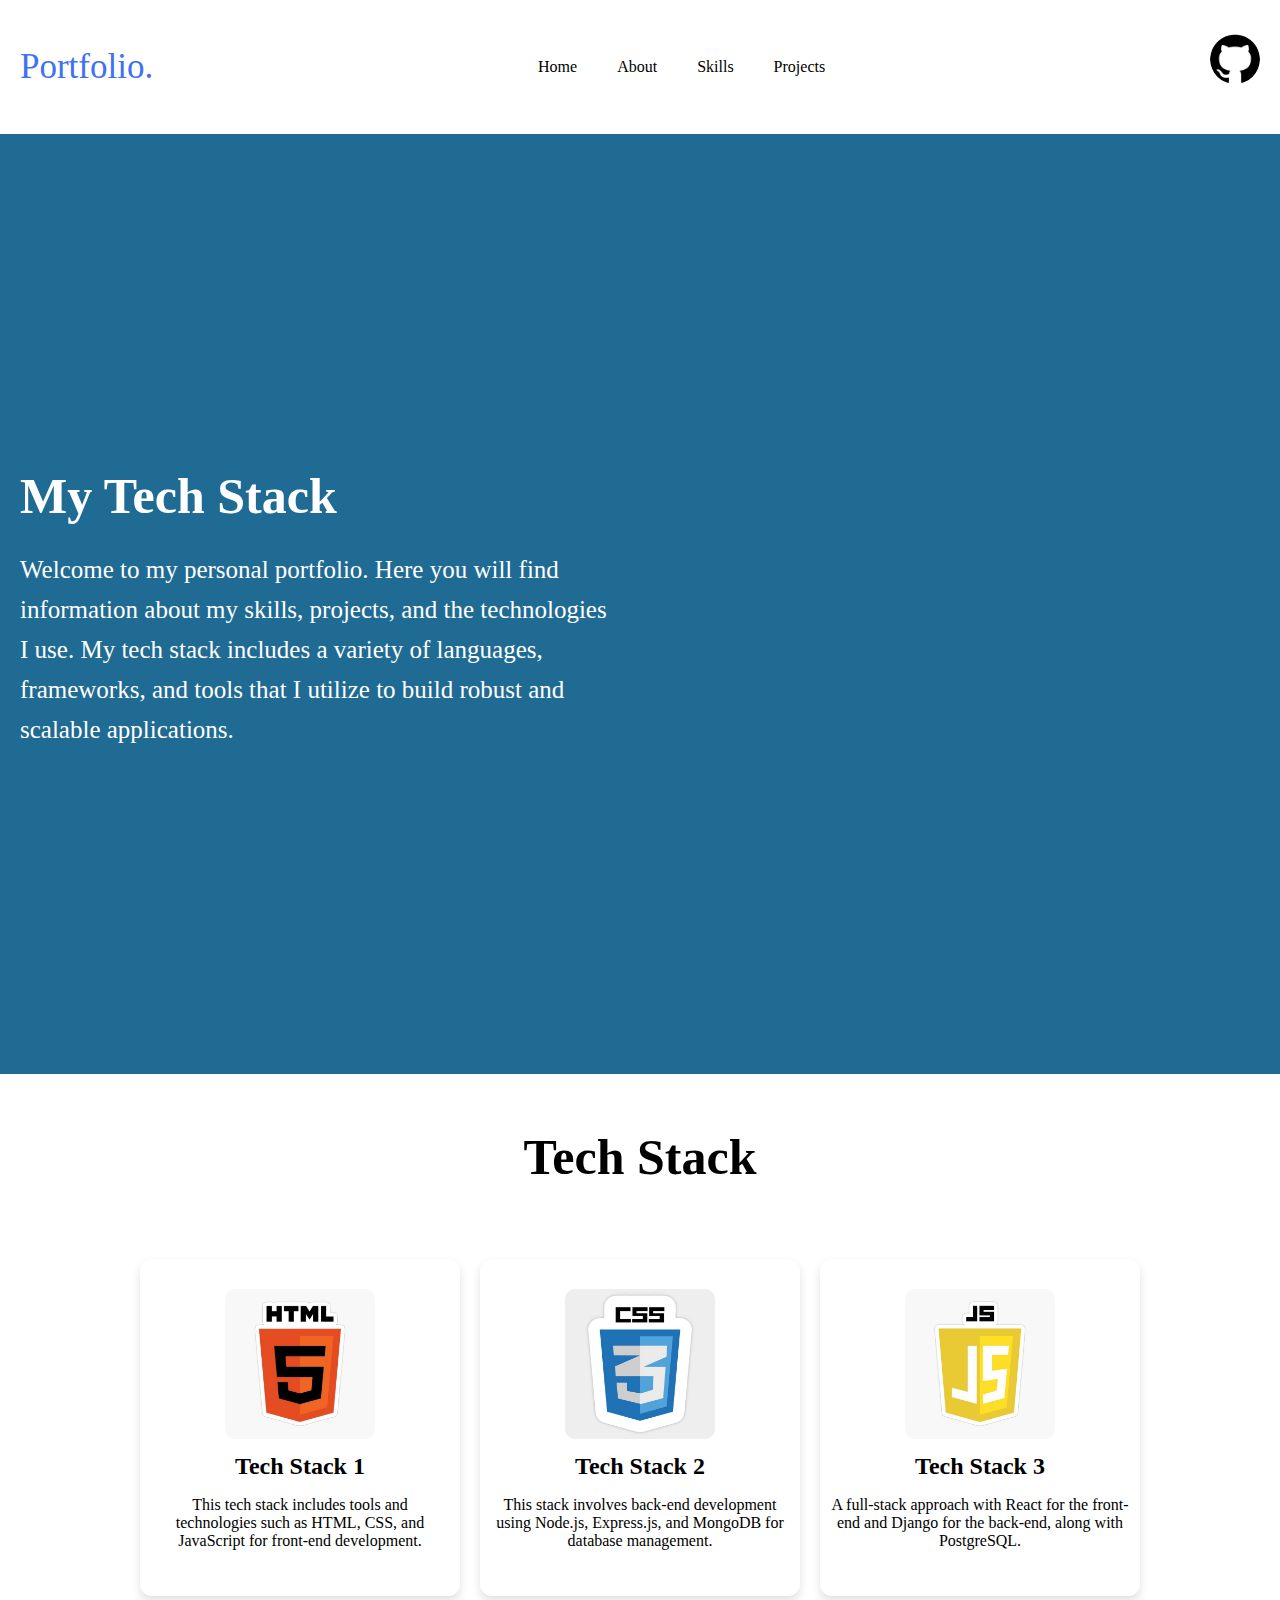
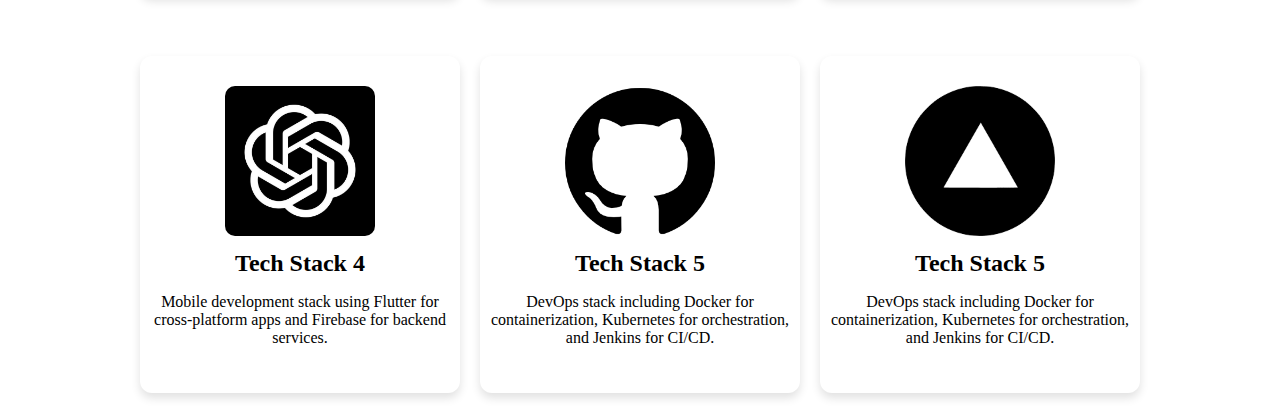
==== stack.html @ 5c0eb441 "my portfolio" ====
<!DOCTYPE html>
<html lang="en">
<head>
    <meta charset="UTF-8">
    <meta name="viewport" content="width=device-width, initial-scale=1.0">
    <link rel="stylesheet" href="./stack.css">
    <title>my tech stack</title>
</head>
<body>
    <nav class="navbar">
        <div class="logo"><a href="portfolio">Portfolio.</a></div>

        <div class="nav-links" id="nav-links">
          <a href="./index.html">Home</a>
          <a href="#about">About</a>
          <a href="#skills">Skills</a>
          <a href="#services">Projects</a>
        </div>

        <a href="https://github.com/Timmythevibe" target="_blank" class="github-icon">
          <img src="./assets/github.png" alt="card-item">
          <i class="fab fa-github"></i>
        </a>

        <div class="hamburger" id="hamburger">
            <div></div>
            <div></div>
            <div></div>
        </div>
    </nav>
    
    <section class="hero-section">
        <div class="hero-content">
          <h1>My Tech Stack</h1>
          <p>Welcome to my personal portfolio. Here you will find information about my skills, projects, and the technologies I use. My tech stack includes a variety of languages, frameworks, and tools that I utilize to build robust and scalable applications.</p>
        </div>
    </section>

    <section id="tech-stack">
        <div class="tech-head">
             <h1>Tech Stack</h1>
        </div>
        <div class="tech-stack">
          <div class="tech-stack-item">
            <img src="./assets/html.jpg" alt="Tech Stack 1">
            <h2>Tech Stack 1</h2>
            <p>This tech stack includes tools and technologies such as HTML, CSS, and JavaScript for front-end development.</p>
          </div>

          <div class="tech-stack-item">
            <img src="./assets/css.jpg" alt="Tech Stack 2">
            <h2>Tech Stack 2</h2>
            <p>This stack involves back-end development using Node.js, Express.js, and MongoDB for database management.</p>
          </div>

          <div class="tech-stack-item">
            <img src="./assets/javascript.jpg" alt="Tech Stack 3">
            <h2>Tech Stack 3</h2>
            <p>A full-stack approach with React for the front-end and Django for the back-end, along with PostgreSQL.</p>
          </div>

          <div class="tech-stack-item">
            <img src="./assets/chatgbt.jpg" alt="Tech Stack 4">
            <h2>Tech Stack 4</h2>
            <p>Mobile development stack using Flutter for cross-platform apps and Firebase for backend services.</p>
          </div>

          <div class="tech-stack-item">
            <img src="./assets/github.png" alt="Tech Stack 5">
            <h2>Tech Stack 5</h2>
            <p>DevOps stack including Docker for containerization, Kubernetes for orchestration, and Jenkins for CI/CD.</p>
          </div>

          <div class="tech-stack-item">
            <img src="./assets/vercel.png" alt="Tech Stack 5">
            <h2>Tech Stack 5</h2>
            <p>DevOps stack including Docker for containerization, Kubernetes for orchestration, and Jenkins for CI/CD.</p>
          </div>
        </div>
    </section>
    
    <script src="./stack.js"></script>
</body>
</html>
---- stack.css ----
body {
    margin: 0;
    padding: 0;
    background: url('#') no-repeat center center fixed;
    background-size: cover;
    background-color: #fff;
    color: white;
}

.navbar {
    display: flex;
    justify-content: space-between;
    align-items: center;
    width: 100%;
    background-color: #fff;
    padding: 20px 0;
    z-index: 998;
    font-family:Georgia, 'Times New Roman', Times, serif;
}

.navbar .logo a{
    font-weight: 500px;
    font-size: 35px;
    color: #4070f4;
}

nav.sticky .navbar .logo a{
    color: #fff;
}

.navbar a {
    color: white;
    text-decoration: none;
    padding: 14px 20px;
}

.navbar a:hover {
    background-color: #4070f4;
    border-radius: 4px;
}

.nav-links {
    display: flex;
    size: 10px;
    align-items: center;
}

.nav-links a {
    color: rgb(0, 0, 0);
    text-decoration: none;
    padding: 14px 20px;
}

.nav-links a:hover {
    background-color: #4070f4;
    border-radius: 4px;
}

.github-icon {
    font-size: 1.5em;  /* Adjust size */
}

.github-icon img {
    position:relative;
    height: 50px;
    width: 50px;
    border-radius: 50%;
    text-align: center;
    line-height: 50px;
    font-size: 18px;
    color: #fff;
    margin: 0 auto 10px auto;
    transition: all 0.4s ease;
  }

.hero-section {
    display: flex;
    align-items: center;
    justify-content: flex-start;
    height: 100vh;
    padding: 20px;
    background: #1f6b94;
}

.hero-content {
    max-width: 600px;
}

.hero-content h1 {
    font-size: 50px;
    font-family: Cambria, Cochin, Georgia, Times, 'Times New Roman', serif;
    font-weight: bold;
    margin-bottom: 20px;
}

.hero-content p {
    font-size: 25px;
    font-family: fantasy;
    line-height: 1.6;
}

.content {
    padding: 20px;
}

.tech-head h1{
    font-family: Cambria, Cochin, Georgia, Times, 'Times New Roman', serif;
    font-size: 50px;
    display: flex;
    flex-wrap: wrap;
    justify-content: center;
    padding: 20px;
    color: #000000;
}

.tech-stack {
    display: flex;
    flex-wrap: wrap;
    justify-content: center;
    gap: 20px;
}

.tech-stack-item {
  margin: 20px 0;
  width: calc(100% / 4 - 20px);
  text-align: center;
  border-radius: 12px;
  padding: 30px 10px;
  box-shadow: 0 5px 10px rgba(0, 0, 0, 0.12);
  cursor: default;
  transition: all 0.4s ease;
}

.tech-stack-item:hover {
    background-color: gray;
    color: #fff;
   
}

.tech-stack-item img {
    width: 50%;
    height: auto;
    border-radius: 10px;
}

.tech-stack-item h2 {
    font-size: 24px;
    margin: 10px 0;
    color: #000000;
}

.tech-stack-item p {
    font-size: 16px;
    color: #000000;
}

.hamburger {
    display: none;
    flex-direction: column;
    cursor: pointer;
}

.hamburger div {
    width: 35px;
    height: 5px;
    background-color: rgb(7, 2, 2);
    margin: 2px 0;
}

.nav-links.show {
    display: flex;
}

/* Responsive CSS */
  @media (max-width: 768px) {
.nav-links {
      display: none;
      flex-direction: column;
      width: 100%;
}

.nav-links a {
      padding: 10px;
      text-align: center;
      width: 100%;
}

.hamburger {
      display: flex;
}

.tech-stack-item {
    width: calc(50% - 20px);
}
}

@media (max-width: 480px) {
    .tech-stack-item {
      margin: 20px 0;
      width: 100%;
      padding: 10px;
    }
}
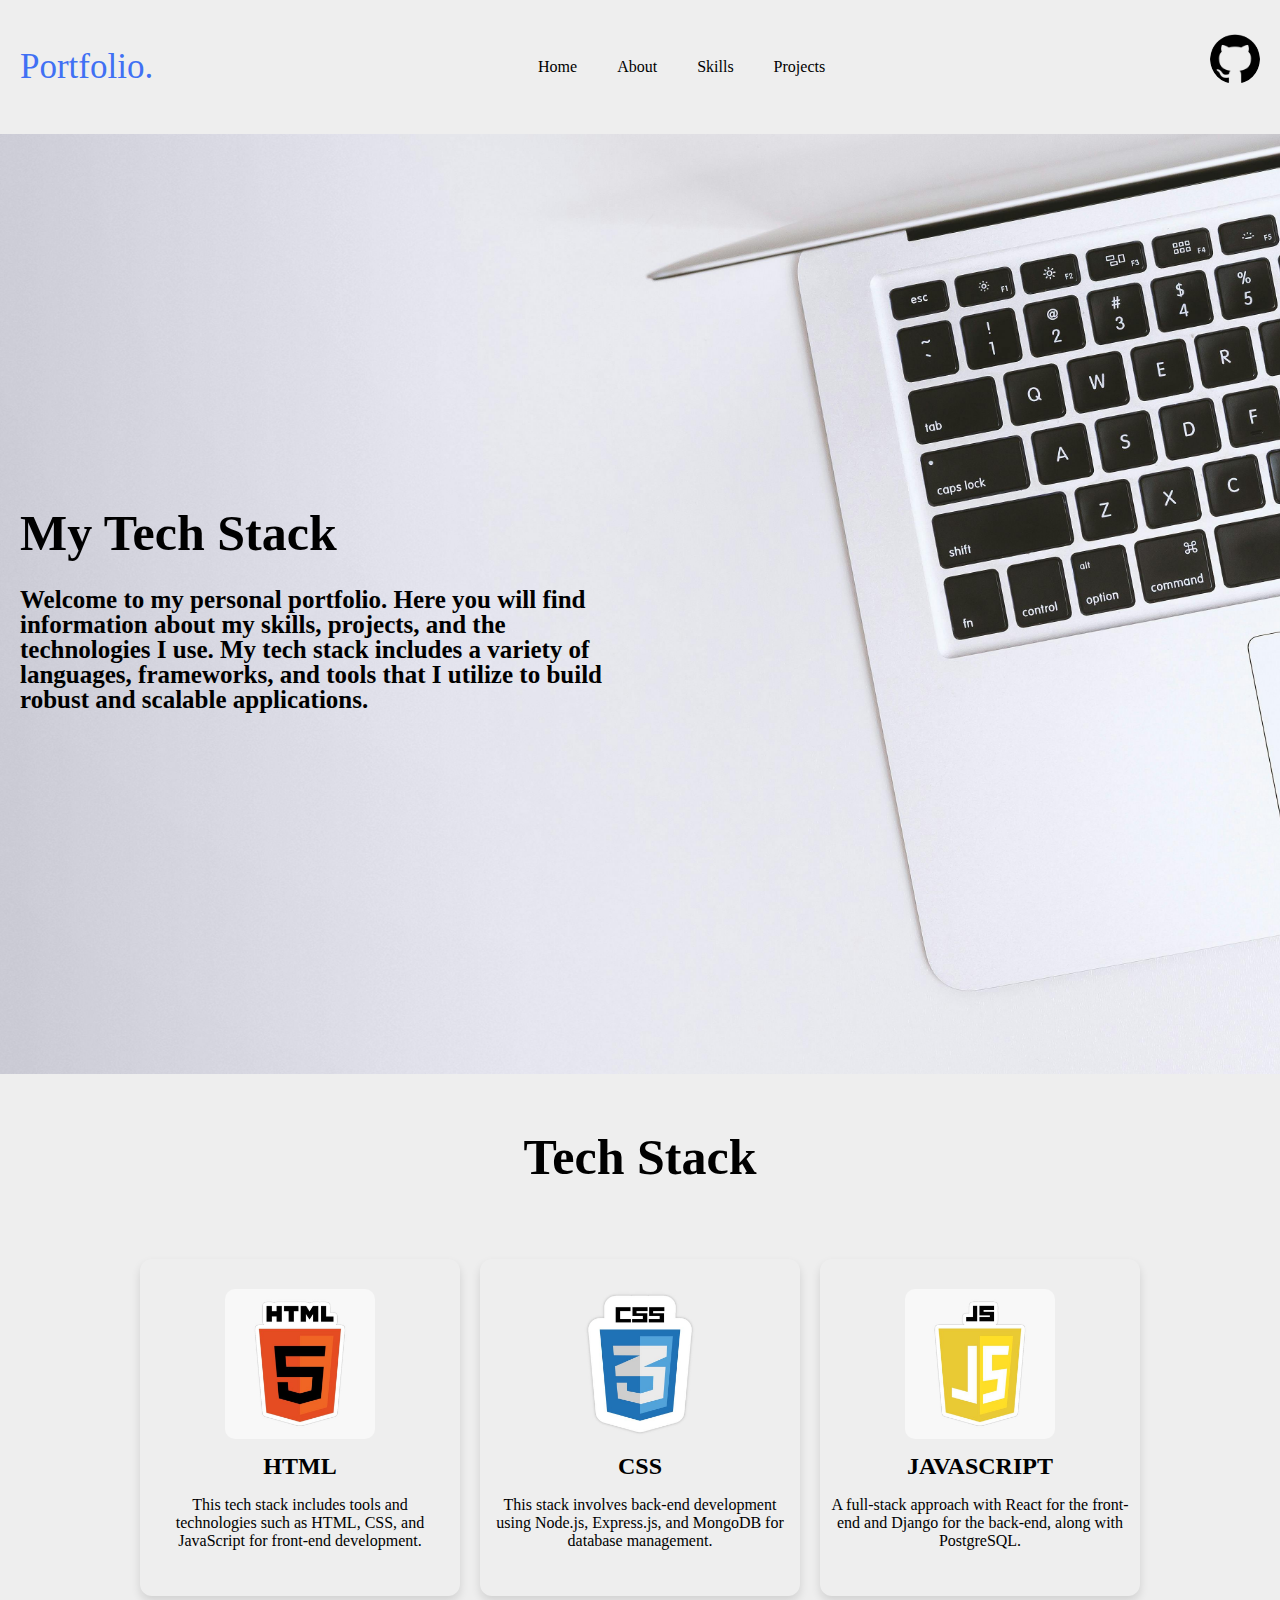
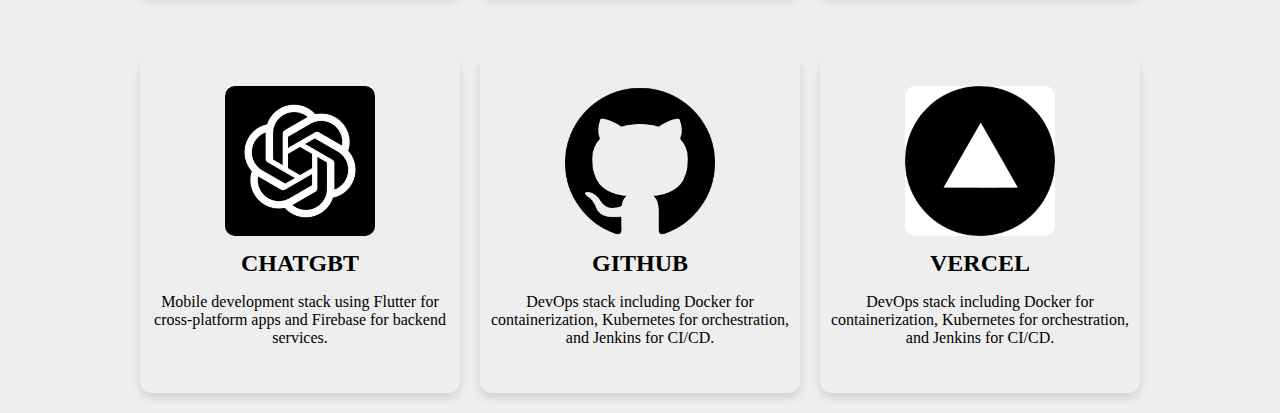
==== commit 2a05ac0b: "my portfolio" ====
--- a/stack.html
+++ b/stack.html
@@ -32,7 +32,7 @@
     <section class="hero-section">
         <div class="hero-content">
           <h1>My Tech Stack</h1>
-          <p>Welcome to my personal portfolio. Here you will find information about my skills, projects, and the technologies I use. My tech stack includes a variety of languages, frameworks, and tools that I utilize to build robust and scalable applications.</p>
+          <p><b>Welcome to my personal portfolio. Here you will find information about my skills, projects, and the technologies I use. My tech stack includes a variety of languages, frameworks, and tools that I utilize to build robust and scalable applications.</b></p>
         </div>
     </section>
 
@@ -43,37 +43,37 @@
         <div class="tech-stack">
           <div class="tech-stack-item">
             <img src="./assets/html.jpg" alt="Tech Stack 1">
-            <h2>Tech Stack 1</h2>
+            <h2>HTML</h2>
             <p>This tech stack includes tools and technologies such as HTML, CSS, and JavaScript for front-end development.</p>
           </div>
 
           <div class="tech-stack-item">
             <img src="./assets/css.jpg" alt="Tech Stack 2">
-            <h2>Tech Stack 2</h2>
+            <h2>CSS</h2>
             <p>This stack involves back-end development using Node.js, Express.js, and MongoDB for database management.</p>
           </div>
 
           <div class="tech-stack-item">
             <img src="./assets/javascript.jpg" alt="Tech Stack 3">
-            <h2>Tech Stack 3</h2>
+            <h2>JAVASCRIPT</h2>
             <p>A full-stack approach with React for the front-end and Django for the back-end, along with PostgreSQL.</p>
           </div>
 
           <div class="tech-stack-item">
             <img src="./assets/chatgbt.jpg" alt="Tech Stack 4">
-            <h2>Tech Stack 4</h2>
+            <h2>CHATGBT</h2>
             <p>Mobile development stack using Flutter for cross-platform apps and Firebase for backend services.</p>
           </div>
 
           <div class="tech-stack-item">
             <img src="./assets/github.png" alt="Tech Stack 5">
-            <h2>Tech Stack 5</h2>
+            <h2>GITHUB</h2>
             <p>DevOps stack including Docker for containerization, Kubernetes for orchestration, and Jenkins for CI/CD.</p>
           </div>
 
           <div class="tech-stack-item">
             <img src="./assets/vercel.png" alt="Tech Stack 5">
-            <h2>Tech Stack 5</h2>
+            <h2>VERCEL</h2>
             <p>DevOps stack including Docker for containerization, Kubernetes for orchestration, and Jenkins for CI/CD.</p>
           </div>
         </div>
--- a/stack.css
+++ b/stack.css
@@ -3,7 +3,7 @@
     padding: 0;
     background: url('#') no-repeat center center fixed;
     background-size: cover;
-    background-color: #fff;
+    background-color: #eeeeee;
     color: white;
 }
 
@@ -12,7 +12,7 @@
     justify-content: space-between;
     align-items: center;
     width: 100%;
-    background-color: #fff;
+    background-color: #eeeeee;
     padding: 20px 0;
     z-index: 998;
     font-family:Georgia, 'Times New Roman', Times, serif;
@@ -79,11 +79,14 @@
     justify-content: flex-start;
     height: 100vh;
     padding: 20px;
-    background: #1f6b94;
+    background-image: url(./assets/teckstackbck.jpg);
+    background-size: cover;
+    background-position: center;
 }
 
 .hero-content {
     max-width: 600px;
+    color: #000000;
 }
 
 .hero-content h1 {
@@ -95,8 +98,8 @@
 
 .hero-content p {
     font-size: 25px;
-    font-family: fantasy;
-    line-height: 1.6;
+    font-family: 'Ubuntu';
+    line-height: 1;
 }
 
 .content {
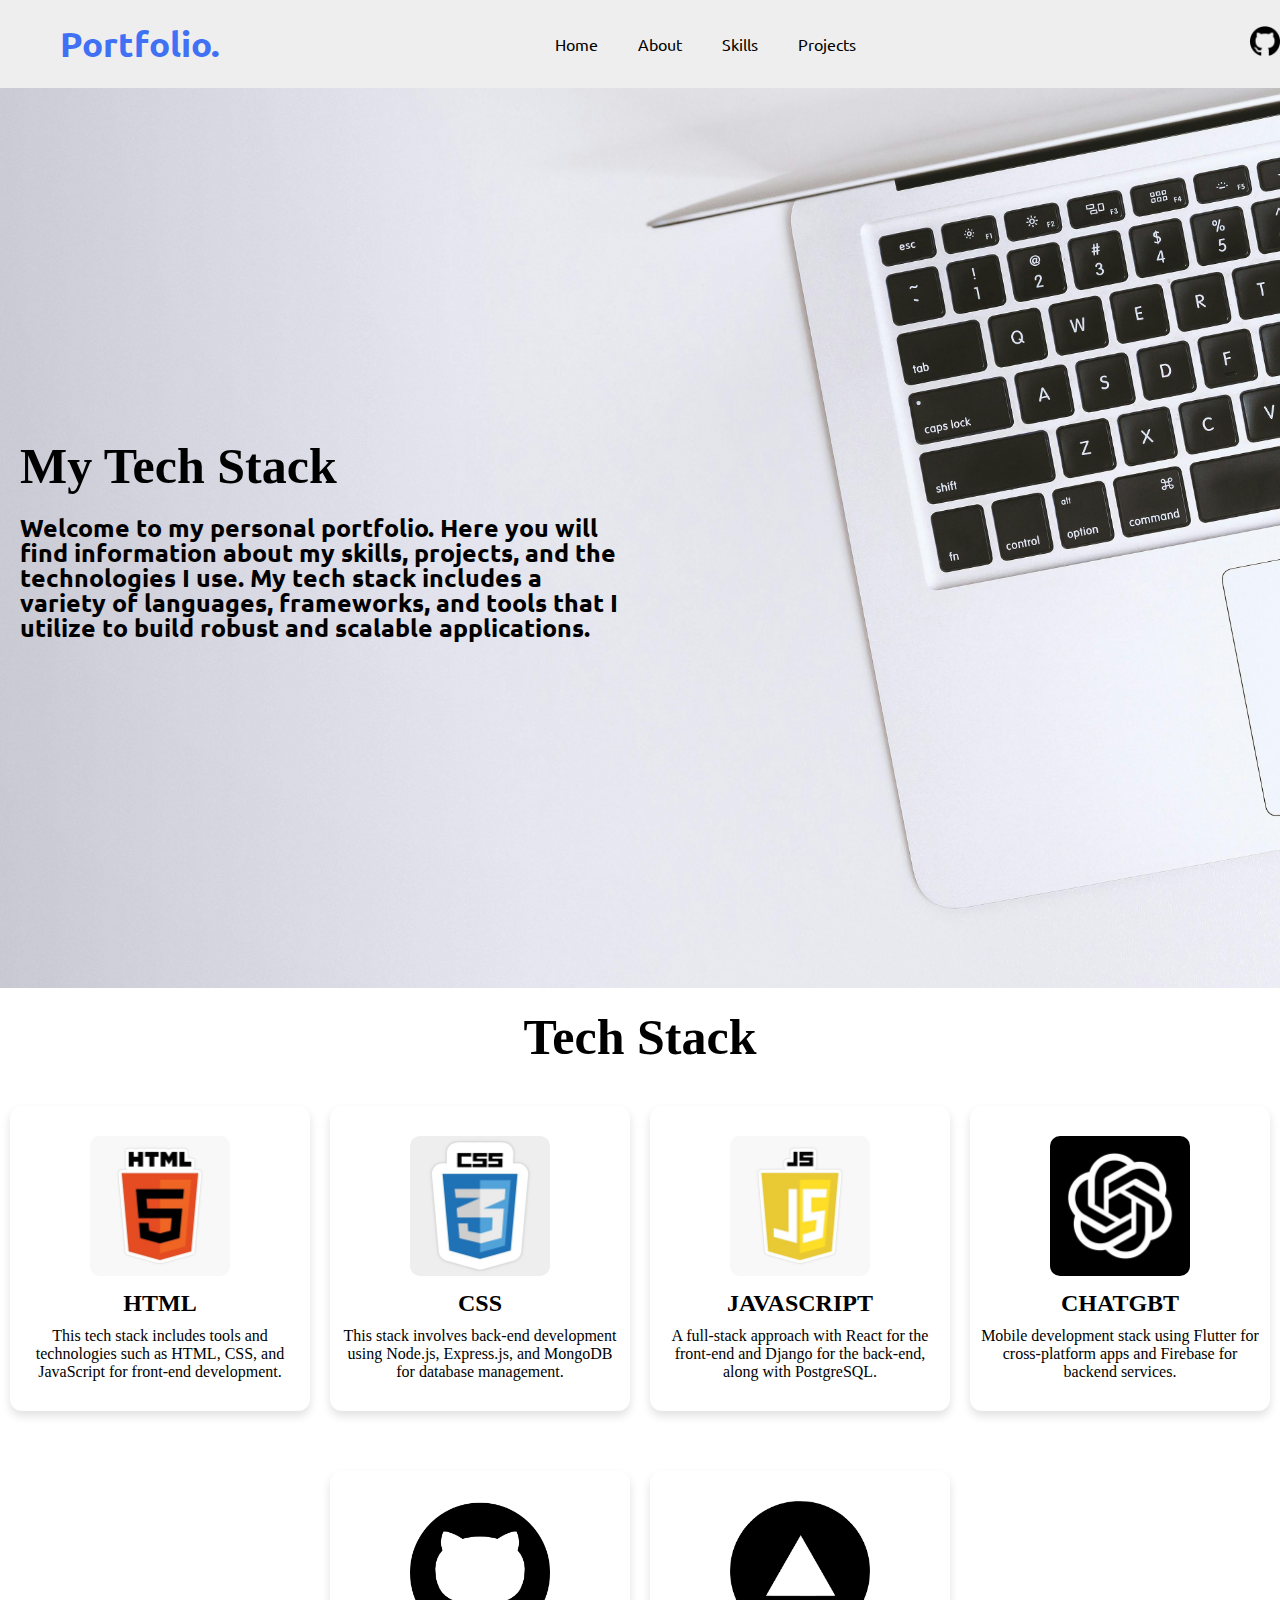
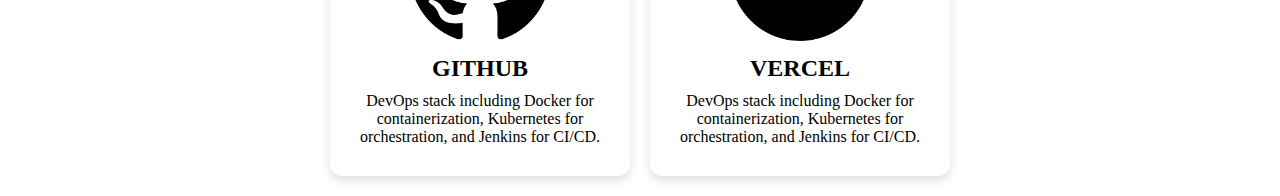
==== commit da1a7c9a: "my portfolio" ====
--- a/stack.html
+++ b/stack.html
@@ -8,7 +8,7 @@
 </head>
 <body>
     <nav class="navbar">
-        <div class="logo"><a href="portfolio">Portfolio.</a></div>
+        <div class="logo"><a href="portfolio"><b>Portfolio.</b></a></div>
 
         <div class="nav-links" id="nav-links">
           <a href="./index.html">Home</a>
@@ -18,7 +18,7 @@
         </div>
 
         <a href="https://github.com/Timmythevibe" target="_blank" class="github-icon">
-          <img src="./assets/github.png" alt="card-item">
+          <img src="./stackassets/github.png" alt="card-item">
           <i class="fab fa-github"></i>
         </a>
 
@@ -42,37 +42,37 @@
         </div>
         <div class="tech-stack">
           <div class="tech-stack-item">
-            <img src="./assets/html.jpg" alt="Tech Stack 1">
+            <img src="./stackassets/html.jpg" alt="Tech Stack 1">
             <h2>HTML</h2>
             <p>This tech stack includes tools and technologies such as HTML, CSS, and JavaScript for front-end development.</p>
           </div>
 
           <div class="tech-stack-item">
-            <img src="./assets/css.jpg" alt="Tech Stack 2">
+            <img src="./stackassets/css.jpg" alt="Tech Stack 2">
             <h2>CSS</h2>
             <p>This stack involves back-end development using Node.js, Express.js, and MongoDB for database management.</p>
           </div>
 
           <div class="tech-stack-item">
-            <img src="./assets/javascript.jpg" alt="Tech Stack 3">
+            <img src="./stackassets/javascript.jpg" alt="Tech Stack 3">
             <h2>JAVASCRIPT</h2>
             <p>A full-stack approach with React for the front-end and Django for the back-end, along with PostgreSQL.</p>
           </div>
 
           <div class="tech-stack-item">
-            <img src="./assets/chatgbt.jpg" alt="Tech Stack 4">
+            <img src="./stackassets/chatgbt.jpg" alt="Tech Stack 4">
             <h2>CHATGBT</h2>
             <p>Mobile development stack using Flutter for cross-platform apps and Firebase for backend services.</p>
           </div>
 
           <div class="tech-stack-item">
-            <img src="./assets/github.png" alt="Tech Stack 5">
+            <img src="./stackassets/github.png" alt="Tech Stack 5">
             <h2>GITHUB</h2>
             <p>DevOps stack including Docker for containerization, Kubernetes for orchestration, and Jenkins for CI/CD.</p>
           </div>
 
           <div class="tech-stack-item">
-            <img src="./assets/vercel.png" alt="Tech Stack 5">
+            <img src="./stackassets/vercel.png" alt="Tech Stack 5">
             <h2>VERCEL</h2>
             <p>DevOps stack including Docker for containerization, Kubernetes for orchestration, and Jenkins for CI/CD.</p>
           </div>
--- a/stack.css
+++ b/stack.css
@@ -1,10 +1,10 @@
-body {
+/* Google Font CDN Link */
+@import url('https://fonts.googleapis.com/css2?family=Poppins:wght@400;500;600;700&family=Ubuntu:wght@400;500;700&display=swap');
+*{
     margin: 0;
     padding: 0;
-    background: url('#') no-repeat center center fixed;
-    background-size: cover;
-    background-color: #eeeeee;
-    color: white;
+    box-sizing: border-box;
+    text-decoration: none;
 }
 
 .navbar {
@@ -14,8 +14,9 @@
     width: 100%;
     background-color: #eeeeee;
     padding: 20px 0;
-    z-index: 998;
-    font-family:Georgia, 'Times New Roman', Times, serif;
+    align-items: center;
+    margin: auto;
+    font-family: 'Ubuntu', sans-serif;
 }
 
 .navbar .logo a{
@@ -31,13 +32,9 @@
 .navbar a {
     color: white;
     text-decoration: none;
-    padding: 14px 20px;
-}
-
-.navbar a:hover {
-    background-color: #4070f4;
-    border-radius: 4px;
-}
+    padding-left: 60px;
+}
+
 
 .nav-links {
     display: flex;
@@ -53,7 +50,6 @@
 
 .nav-links a:hover {
     background-color: #4070f4;
-    border-radius: 4px;
 }
 
 .github-icon {
@@ -61,17 +57,16 @@
 }
 
 .github-icon img {
-    position:relative;
-    height: 50px;
-    width: 50px;
-    border-radius: 50%;
+    position: relative;
+    height: 30px;
+    width: 30px;
+    border-radius: 10%;
     text-align: center;
-    line-height: 50px;
+    line-height: 40px;
     font-size: 18px;
     color: #fff;
-    margin: 0 auto 10px auto;
     transition: all 0.4s ease;
-  }
+}
 
 .hero-section {
     display: flex;
@@ -79,7 +74,7 @@
     justify-content: flex-start;
     height: 100vh;
     padding: 20px;
-    background-image: url(./assets/teckstackbck.jpg);
+    background-image: url(./stackassets/teckstackbck.jpg);
     background-size: cover;
     background-position: center;
 }
@@ -177,19 +172,24 @@
 /* Responsive CSS */
   @media (max-width: 768px) {
 .nav-links {
-      display: none;
-      flex-direction: column;
-      width: 100%;
+    display: none;
+    flex-direction: column;
+    width: 100%;
 }
 
 .nav-links a {
-      padding: 10px;
-      text-align: center;
-      width: 100%;
+    padding: 10px;
+    text-align: center;
+    width: 100%;
+}
+
+.github-icon{
+    display: none;
 }
 
 .hamburger {
-      display: flex;
+    display: flex;
+    padding-right: 10px;
 }
 
 .tech-stack-item {
@@ -200,7 +200,7 @@
 @media (max-width: 480px) {
     .tech-stack-item {
       margin: 20px 0;
-      width: 100%;
+      width: 75%;
       padding: 10px;
     }
 }